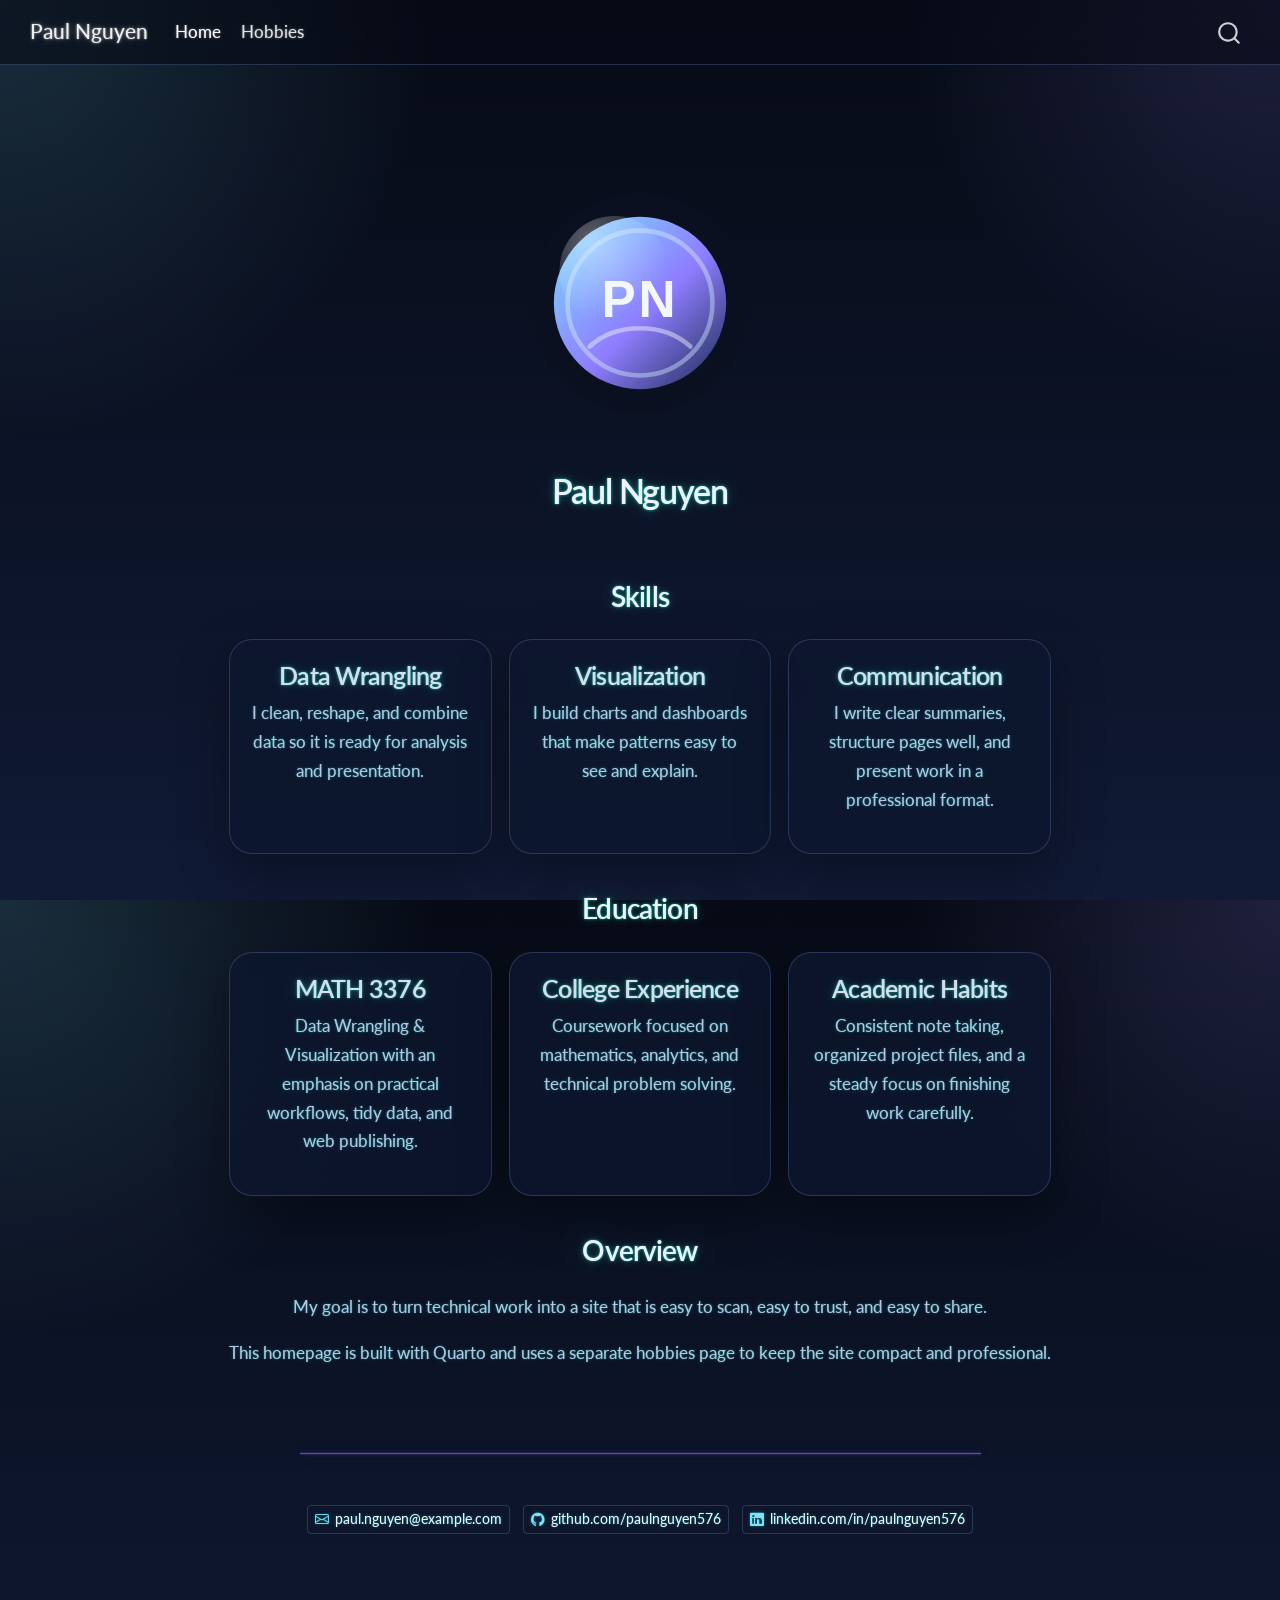
==== docs/index.html @ 5d2afad6 "not sure what happened but ok" ====
<!DOCTYPE html>
<html xmlns="http://www.w3.org/1999/xhtml" lang="en" xml:lang="en"><head>

<meta charset="utf-8">
<meta name="generator" content="quarto-1.9.37">

<meta name="viewport" content="width=device-width, initial-scale=1.0, user-scalable=yes">


<title>Paul Nguyen</title>
<style>
/* Default styles provided by pandoc.
** See https://pandoc.org/MANUAL.html#variables-for-html for config info.
*/
code{white-space: pre-wrap;}
span.smallcaps{font-variant: small-caps;}
div.columns{display: flex; gap: min(4vw, 1.5em);}
div.column{flex: auto; overflow-x: auto;}
div.hanging-indent{margin-left: 1.5em; text-indent: -1.5em;}
ul.task-list{list-style: none;}
ul.task-list li input[type="checkbox"] {
  width: 0.8em;
  margin: 0 0.8em 0.2em -1em; /* quarto-specific, see https://github.com/quarto-dev/quarto-cli/issues/4556 */ 
  vertical-align: middle;
}
</style>


<script src="site_libs/quarto-nav/quarto-nav.js"></script>
<script src="site_libs/quarto-nav/headroom.min.js"></script>
<script src="site_libs/clipboard/clipboard.min.js"></script>
<script src="site_libs/quarto-search/autocomplete.umd.js"></script>
<script src="site_libs/quarto-search/fuse.min.js"></script>
<script src="site_libs/quarto-search/quarto-search.js"></script>
<meta name="quarto:offset" content="./">
<script src="site_libs/quarto-html/quarto.js" type="module"></script>
<script src="site_libs/quarto-html/tabsets/tabsets.js" type="module"></script>
<script src="site_libs/quarto-html/popper.min.js"></script>
<script src="site_libs/quarto-html/tippy.umd.min.js"></script>
<link href="site_libs/quarto-html/tippy.css" rel="stylesheet">
<link href="site_libs/quarto-html/quarto-syntax-highlighting-dark-d0ae9245876894da5ac7e18953ecc5cc.css" rel="stylesheet" id="quarto-text-highlighting-styles">
<script src="site_libs/bootstrap/bootstrap.min.js"></script>
<link href="site_libs/bootstrap/bootstrap-icons.css" rel="stylesheet">
<link href="site_libs/bootstrap/bootstrap-2fee8176d83b8b83b3f52c1bb3497846.min.css" rel="stylesheet" append-hash="true" id="quarto-bootstrap" data-mode="dark">
<script id="quarto-search-options" type="application/json">{
  "location": "navbar",
  "copy-button": false,
  "collapse-after": 3,
  "panel-placement": "end",
  "type": "overlay",
  "limit": 50,
  "keyboard-shortcut": [
    "f",
    "/",
    "s"
  ],
  "show-item-context": false,
  "language": {
    "search-no-results-text": "No results",
    "search-matching-documents-text": "matching documents",
    "search-copy-link-title": "Copy link to search",
    "search-hide-matches-text": "Hide additional matches",
    "search-more-match-text": "more match in this document",
    "search-more-matches-text": "more matches in this document",
    "search-clear-button-title": "Clear",
    "search-text-placeholder": "",
    "search-detached-cancel-button-title": "Cancel",
    "search-submit-button-title": "Submit",
    "search-label": "Search"
  }
}</script>


<link rel="stylesheet" href="styles.css">
</head>

<body class="nav-fixed quarto-light">

<div id="quarto-search-results"></div>
  <header id="quarto-header" class="headroom fixed-top">
    <nav class="navbar navbar-expand-lg " data-bs-theme="dark">
      <div class="navbar-container container-fluid">
      <div class="navbar-brand-container mx-auto">
    <a class="navbar-brand" href="./index.html">
    <span class="navbar-title">Paul Nguyen</span>
    </a>
  </div>
            <div id="quarto-search" class="" title="Search"></div>
          <button class="navbar-toggler" type="button" data-bs-toggle="collapse" data-bs-target="#navbarCollapse" aria-controls="navbarCollapse" role="menu" aria-expanded="false" aria-label="Toggle navigation" onclick="if (window.quartoToggleHeadroom) { window.quartoToggleHeadroom(); }">
  <span class="navbar-toggler-icon"></span>
</button>
          <div class="collapse navbar-collapse" id="navbarCollapse">
            <ul class="navbar-nav navbar-nav-scroll me-auto">
  <li class="nav-item">
    <a class="nav-link active" href="./index.html" aria-current="page"> 
<span class="menu-text">Home</span></a>
  </li>  
  <li class="nav-item">
    <a class="nav-link" href="./hobbies.html"> 
<span class="menu-text">Hobbies</span></a>
  </li>  
</ul>
          </div> <!-- /navcollapse -->
            <div class="quarto-navbar-tools">
</div>
      </div> <!-- /container-fluid -->
    </nav>
</header>
<!-- content -->
<div id="quarto-content" class="quarto-container page-columns page-rows-contents page-layout-full page-navbar">
<!-- sidebar -->
<!-- margin-sidebar -->
    
<!-- main -->
<div class="quarto-about-jolla column-page">
  <img src="assets/avatar.svg" alt="Abstract profile illustration with the initials PN" class="about-image
  round " style="height: 220px; width: 220px;">
 <header id="title-block-header" class="quarto-title-block default">
<div class="quarto-title">
<h1 class="title">Paul Nguyen</h1>
</div>
<div class="quarto-title-meta column-page">
  </div>
</header><main class="content column-page" id="quarto-document-content">
<section id="skills" class="level2">
<h2 data-anchor-id="skills">Skills</h2>
<div class="card-grid skills-grid">
<section id="data-wrangling" class="level3 info-card">
<h3 data-anchor-id="data-wrangling">Data Wrangling</h3>
<p>I clean, reshape, and combine data so it is ready for analysis and presentation.</p>
</section>
<section id="visualization" class="level3 info-card">
<h3 data-anchor-id="visualization">Visualization</h3>
<p>I build charts and dashboards that make patterns easy to see and explain.</p>
</section>
<section id="communication" class="level3 info-card">
<h3 data-anchor-id="communication">Communication</h3>
<p>I write clear summaries, structure pages well, and present work in a professional format.</p>
</section>
</div>
</section>
<section id="education" class="level2">
<h2 data-anchor-id="education">Education</h2>
<div class="card-grid education-grid">
<section id="math-3376" class="level3 info-card">
<h3 data-anchor-id="math-3376">MATH 3376</h3>
<p>Data Wrangling &amp; Visualization with an emphasis on practical workflows, tidy data, and web publishing.</p>
</section>
<section id="college-experience" class="level3 info-card">
<h3 data-anchor-id="college-experience">College Experience</h3>
<p>Coursework focused on mathematics, analytics, and technical problem solving.</p>
</section>
<section id="academic-habits" class="level3 info-card">
<h3 data-anchor-id="academic-habits">Academic Habits</h3>
<p>Consistent note taking, organized project files, and a steady focus on finishing work carefully.</p>
</section>
</div>
</section>
<section id="overview" class="level2">
<h2 data-anchor-id="overview">Overview</h2>
<p>My goal is to turn technical work into a site that is easy to scan, easy to trust, and easy to share.</p>
<p>This homepage is built with Quarto and uses a separate hobbies page to keep the site compact and professional.</p>


</section>
</main> 
  <hr class="about-sep">
   <div class="about-links">
  <a href="mailto:paul.nguyen@example.com" class="about-link" rel="" target="">
    <i class="bi bi-envelope"></i>
     <span class="about-link-text">paul.nguyen@example.com</span>
  </a>
  <a href="https://github.com/paulnguyen576" class="about-link" rel="" target="">
    <i class="bi bi-github"></i>
     <span class="about-link-text">github.com/paulnguyen576</span>
  </a>
  <a href="https://www.linkedin.com" class="about-link" rel="" target="">
    <i class="bi bi-linkedin"></i>
     <span class="about-link-text">linkedin.com/in/paulnguyen576</span>
  </a>
</div>
</div>
 <!-- /main -->
<script id="quarto-html-after-body" type="application/javascript">
  window.document.addEventListener("DOMContentLoaded", function (event) {
    const isCodeAnnotation = (el) => {
      for (const clz of el.classList) {
        if (clz.startsWith('code-annotation-')) {                     
          return true;
        }
      }
      return false;
    }
    const onCopySuccess = function(e) {
      // button target
      const button = e.trigger;
      // don't keep focus
      button.blur();
      // flash "checked"
      button.classList.add('code-copy-button-checked');
      var currentTitle = button.getAttribute("title");
      button.setAttribute("title", "Copied!");
      let tooltip;
      if (window.bootstrap) {
        button.setAttribute("data-bs-toggle", "tooltip");
        button.setAttribute("data-bs-placement", "left");
        button.setAttribute("data-bs-title", "Copied!");
        tooltip = new bootstrap.Tooltip(button, 
          { trigger: "manual", 
            customClass: "code-copy-button-tooltip",
            offset: [0, -8]});
        tooltip.show();    
      }
      setTimeout(function() {
        if (tooltip) {
          tooltip.hide();
          button.removeAttribute("data-bs-title");
          button.removeAttribute("data-bs-toggle");
          button.removeAttribute("data-bs-placement");
        }
        button.setAttribute("title", currentTitle);
        button.classList.remove('code-copy-button-checked');
      }, 1000);
      // clear code selection
      e.clearSelection();
    }
    const getTextToCopy = function(trigger) {
      const outerScaffold = trigger.parentElement.cloneNode(true);
      const codeEl = outerScaffold.querySelector('code');
      for (const childEl of codeEl.children) {
        if (isCodeAnnotation(childEl)) {
          childEl.remove();
        }
      }
      return codeEl.innerText;
    }
    const clipboard = new window.ClipboardJS('.code-copy-button:not([data-in-quarto-modal])', {
      text: getTextToCopy
    });
    clipboard.on('success', onCopySuccess);
    if (window.document.getElementById('quarto-embedded-source-code-modal')) {
      const clipboardModal = new window.ClipboardJS('.code-copy-button[data-in-quarto-modal]', {
        text: getTextToCopy,
        container: window.document.getElementById('quarto-embedded-source-code-modal')
      });
      clipboardModal.on('success', onCopySuccess);
    }
      var localhostRegex = new RegExp(/^(?:http|https):\/\/localhost\:?[0-9]*\//);
      var mailtoRegex = new RegExp(/^mailto:/);
        var filterRegex = new RegExp('/' + window.location.host + '/');
      var isInternal = (href) => {
          return filterRegex.test(href) || localhostRegex.test(href) || mailtoRegex.test(href);
      }
      // Inspect non-navigation links and adorn them if external
     var links = window.document.querySelectorAll('a[href]:not(.nav-link):not(.navbar-brand):not(.toc-action):not(.sidebar-link):not(.sidebar-item-toggle):not(.pagination-link):not(.no-external):not([aria-hidden]):not(.dropdown-item):not(.quarto-navigation-tool):not(.about-link)');
      for (var i=0; i<links.length; i++) {
        const link = links[i];
        if (!isInternal(link.href)) {
          // undo the damage that might have been done by quarto-nav.js in the case of
          // links that we want to consider external
          if (link.dataset.originalHref !== undefined) {
            link.href = link.dataset.originalHref;
          }
        }
      }
    function tippyHover(el, contentFn, onTriggerFn, onUntriggerFn) {
      const config = {
        allowHTML: true,
        maxWidth: 500,
        delay: 100,
        arrow: false,
        appendTo: function(el) {
            return el.parentElement;
        },
        interactive: true,
        interactiveBorder: 10,
        theme: 'quarto',
        placement: 'bottom-start',
      };
      if (contentFn) {
        config.content = contentFn;
      }
      if (onTriggerFn) {
        config.onTrigger = onTriggerFn;
      }
      if (onUntriggerFn) {
        config.onUntrigger = onUntriggerFn;
      }
      window.tippy(el, config); 
    }
    const noterefs = window.document.querySelectorAll('a[role="doc-noteref"]');
    for (var i=0; i<noterefs.length; i++) {
      const ref = noterefs[i];
      tippyHover(ref, function() {
        // use id or data attribute instead here
        let href = ref.getAttribute('data-footnote-href') || ref.getAttribute('href');
        try { href = new URL(href).hash; } catch {}
        const id = href.replace(/^#\/?/, "");
        const note = window.document.getElementById(id);
        if (note) {
          return note.innerHTML;
        } else {
          return "";
        }
      });
    }
    const xrefs = window.document.querySelectorAll('a.quarto-xref');
    const processXRef = (id, note) => {
      // Strip column container classes
      const stripColumnClz = (el) => {
        el.classList.remove("page-full", "page-columns");
        if (el.children) {
          for (const child of el.children) {
            stripColumnClz(child);
          }
        }
      }
      stripColumnClz(note)
      if (id === null || id.startsWith('sec-')) {
        // Special case sections, only their first couple elements
        const container = document.createElement("div");
        if (note.children && note.children.length > 2) {
          container.appendChild(note.children[0].cloneNode(true));
          for (let i = 1; i < note.children.length; i++) {
            const child = note.children[i];
            if (child.tagName === "P" && child.innerText === "") {
              continue;
            } else {
              container.appendChild(child.cloneNode(true));
              break;
            }
          }
          if (window.Quarto?.typesetMath) {
            window.Quarto.typesetMath(container);
          }
          return container.innerHTML
        } else {
          if (window.Quarto?.typesetMath) {
            window.Quarto.typesetMath(note);
          }
          return note.innerHTML;
        }
      } else {
        // Remove any anchor links if they are present
        const anchorLink = note.querySelector('a.anchorjs-link');
        if (anchorLink) {
          anchorLink.remove();
        }
        if (window.Quarto?.typesetMath) {
          window.Quarto.typesetMath(note);
        }
        if (note.classList.contains("callout")) {
          return note.outerHTML;
        } else {
          return note.innerHTML;
        }
      }
    }
    for (var i=0; i<xrefs.length; i++) {
      const xref = xrefs[i];
      tippyHover(xref, undefined, function(instance) {
        instance.disable();
        let url = xref.getAttribute('href');
        let hash = undefined; 
        if (url.startsWith('#')) {
          hash = url;
        } else {
          try { hash = new URL(url).hash; } catch {}
        }
        if (hash) {
          const id = hash.replace(/^#\/?/, "");
          const note = window.document.getElementById(id);
          if (note !== null) {
            try {
              const html = processXRef(id, note.cloneNode(true));
              instance.setContent(html);
            } finally {
              instance.enable();
              instance.show();
            }
          } else {
            // See if we can fetch this
            fetch(url.split('#')[0])
            .then(res => res.text())
            .then(html => {
              const parser = new DOMParser();
              const htmlDoc = parser.parseFromString(html, "text/html");
              const note = htmlDoc.getElementById(id);
              if (note !== null) {
                const html = processXRef(id, note);
                instance.setContent(html);
              } 
            }).finally(() => {
              instance.enable();
              instance.show();
            });
          }
        } else {
          // See if we can fetch a full url (with no hash to target)
          // This is a special case and we should probably do some content thinning / targeting
          fetch(url)
          .then(res => res.text())
          .then(html => {
            const parser = new DOMParser();
            const htmlDoc = parser.parseFromString(html, "text/html");
            const note = htmlDoc.querySelector('main.content');
            if (note !== null) {
              // This should only happen for chapter cross references
              // (since there is no id in the URL)
              // remove the first header
              if (note.children.length > 0 && note.children[0].tagName === "HEADER") {
                note.children[0].remove();
              }
              const html = processXRef(null, note);
              instance.setContent(html);
            } 
          }).finally(() => {
            instance.enable();
            instance.show();
          });
        }
      }, function(instance) {
      });
    }
        let selectedAnnoteEl;
        const selectorForAnnotation = ( cell, annotation) => {
          let cellAttr = 'data-code-cell="' + cell + '"';
          let lineAttr = 'data-code-annotation="' +  annotation + '"';
          const selector = 'span[' + cellAttr + '][' + lineAttr + ']';
          return selector;
        }
        const selectCodeLines = (annoteEl) => {
          const doc = window.document;
          const targetCell = annoteEl.getAttribute("data-target-cell");
          const targetAnnotation = annoteEl.getAttribute("data-target-annotation");
          const annoteSpan = window.document.querySelector(selectorForAnnotation(targetCell, targetAnnotation));
          const lines = annoteSpan.getAttribute("data-code-lines").split(",");
          const lineIds = lines.map((line) => {
            return targetCell + "-" + line;
          })
          let top = null;
          let height = null;
          let parent = null;
          if (lineIds.length > 0) {
              //compute the position of the single el (top and bottom and make a div)
              const el = window.document.getElementById(lineIds[0]);
              top = el.offsetTop;
              height = el.offsetHeight;
              parent = el.parentElement.parentElement;
            if (lineIds.length > 1) {
              const lastEl = window.document.getElementById(lineIds[lineIds.length - 1]);
              const bottom = lastEl.offsetTop + lastEl.offsetHeight;
              height = bottom - top;
            }
            if (top !== null && height !== null && parent !== null) {
              // cook up a div (if necessary) and position it 
              let div = window.document.getElementById("code-annotation-line-highlight");
              if (div === null) {
                div = window.document.createElement("div");
                div.setAttribute("id", "code-annotation-line-highlight");
                div.style.position = 'absolute';
                parent.appendChild(div);
              }
              div.style.top = top - 2 + "px";
              div.style.height = height + 4 + "px";
              div.style.left = 0;
              let gutterDiv = window.document.getElementById("code-annotation-line-highlight-gutter");
              if (gutterDiv === null) {
                gutterDiv = window.document.createElement("div");
                gutterDiv.setAttribute("id", "code-annotation-line-highlight-gutter");
                gutterDiv.style.position = 'absolute';
                const codeCell = window.document.getElementById(targetCell);
                const gutter = codeCell.querySelector('.code-annotation-gutter');
                gutter.appendChild(gutterDiv);
              }
              gutterDiv.style.top = top - 2 + "px";
              gutterDiv.style.height = height + 4 + "px";
            }
            selectedAnnoteEl = annoteEl;
          }
        };
        const unselectCodeLines = () => {
          const elementsIds = ["code-annotation-line-highlight", "code-annotation-line-highlight-gutter"];
          elementsIds.forEach((elId) => {
            const div = window.document.getElementById(elId);
            if (div) {
              div.remove();
            }
          });
          selectedAnnoteEl = undefined;
        };
          // Handle positioning of the toggle
      window.addEventListener(
        "resize",
        throttle(() => {
          elRect = undefined;
          if (selectedAnnoteEl) {
            selectCodeLines(selectedAnnoteEl);
          }
        }, 10)
      );
      function throttle(fn, ms) {
      let throttle = false;
      let timer;
        return (...args) => {
          if(!throttle) { // first call gets through
              fn.apply(this, args);
              throttle = true;
          } else { // all the others get throttled
              if(timer) clearTimeout(timer); // cancel #2
              timer = setTimeout(() => {
                fn.apply(this, args);
                timer = throttle = false;
              }, ms);
          }
        };
      }
        // Attach click handler to the DT
        const annoteDls = window.document.querySelectorAll('dt[data-target-cell]');
        for (const annoteDlNode of annoteDls) {
          annoteDlNode.addEventListener('click', (event) => {
            const clickedEl = event.target;
            if (clickedEl !== selectedAnnoteEl) {
              unselectCodeLines();
              const activeEl = window.document.querySelector('dt[data-target-cell].code-annotation-active');
              if (activeEl) {
                activeEl.classList.remove('code-annotation-active');
              }
              selectCodeLines(clickedEl);
              clickedEl.classList.add('code-annotation-active');
            } else {
              // Unselect the line
              unselectCodeLines();
              clickedEl.classList.remove('code-annotation-active');
            }
          });
        }
    const findCites = (el) => {
      const parentEl = el.parentElement;
      if (parentEl) {
        const cites = parentEl.dataset.cites;
        if (cites) {
          return {
            el,
            cites: cites.split(' ')
          };
        } else {
          return findCites(el.parentElement)
        }
      } else {
        return undefined;
      }
    };
    var bibliorefs = window.document.querySelectorAll('a[role="doc-biblioref"]');
    for (var i=0; i<bibliorefs.length; i++) {
      const ref = bibliorefs[i];
      const citeInfo = findCites(ref);
      if (citeInfo) {
        tippyHover(citeInfo.el, function() {
          var popup = window.document.createElement('div');
          citeInfo.cites.forEach(function(cite) {
            var citeDiv = window.document.createElement('div');
            citeDiv.classList.add('hanging-indent');
            citeDiv.classList.add('csl-entry');
            var biblioDiv = window.document.getElementById('ref-' + cite);
            if (biblioDiv) {
              citeDiv.innerHTML = biblioDiv.innerHTML;
            }
            popup.appendChild(citeDiv);
          });
          return popup.innerHTML;
        });
      }
    }
  });
  </script>
</div> <!-- /content -->




</body></html>
---- docs/site_libs/quarto-html/tippy.css ----
.tippy-box[data-animation=fade][data-state=hidden]{opacity:0}[data-tippy-root]{max-width:calc(100vw - 10px)}.tippy-box{position:relative;background-color:#333;color:#fff;border-radius:4px;font-size:14px;line-height:1.4;white-space:normal;outline:0;transition-property:transform,visibility,opacity}.tippy-box[data-placement^=top]>.tippy-arrow{bottom:0}.tippy-box[data-placement^=top]>.tippy-arrow:before{bottom:-7px;left:0;border-width:8px 8px 0;border-top-color:initial;transform-origin:center top}.tippy-box[data-placement^=bottom]>.tippy-arrow{top:0}.tippy-box[data-placement^=bottom]>.tippy-arrow:before{top:-7px;left:0;border-width:0 8px 8px;border-bottom-color:initial;transform-origin:center bottom}.tippy-box[data-placement^=left]>.tippy-arrow{right:0}.tippy-box[data-placement^=left]>.tippy-arrow:before{border-width:8px 0 8px 8px;border-left-color:initial;right:-7px;transform-origin:center left}.tippy-box[data-placement^=right]>.tippy-arrow{left:0}.tippy-box[data-placement^=right]>.tippy-arrow:before{left:-7px;border-width:8px 8px 8px 0;border-right-color:initial;transform-origin:center right}.tippy-box[data-inertia][data-state=visible]{transition-timing-function:cubic-bezier(.54,1.5,.38,1.11)}.tippy-arrow{width:16px;height:16px;color:#333}.tippy-arrow:before{content:"";position:absolute;border-color:transparent;border-style:solid}.tippy-content{position:relative;padding:5px 9px;z-index:1}
---- docs/site_libs/quarto-html/quarto-syntax-highlighting-dark-d0ae9245876894da5ac7e18953ecc5cc.css ----
/* quarto syntax highlight colors */
:root {
  --quarto-hl-al-color: #f07178;
  --quarto-hl-an-color: #d4d0ab;
  --quarto-hl-at-color: #00e0e0;
  --quarto-hl-bn-color: #d4d0ab;
  --quarto-hl-bu-color: #abe338;
  --quarto-hl-ch-color: #abe338;
  --quarto-hl-co-color: #f8f8f2;
  --quarto-hl-cv-color: #ffd700;
  --quarto-hl-cn-color: #ffd700;
  --quarto-hl-cf-color: #ffa07a;
  --quarto-hl-dt-color: #ffa07a;
  --quarto-hl-dv-color: #d4d0ab;
  --quarto-hl-do-color: #f8f8f2;
  --quarto-hl-er-color: #f07178;
  --quarto-hl-ex-color: #00e0e0;
  --quarto-hl-fl-color: #d4d0ab;
  --quarto-hl-fu-color: #ffa07a;
  --quarto-hl-im-color: #abe338;
  --quarto-hl-in-color: #d4d0ab;
  --quarto-hl-kw-color: #ffa07a;
  --quarto-hl-op-color: #ffa07a;
  --quarto-hl-ot-color: #00e0e0;
  --quarto-hl-pp-color: #dcc6e0;
  --quarto-hl-re-color: #00e0e0;
  --quarto-hl-sc-color: #abe338;
  --quarto-hl-ss-color: #abe338;
  --quarto-hl-st-color: #abe338;
  --quarto-hl-va-color: #00e0e0;
  --quarto-hl-vs-color: #abe338;
  --quarto-hl-wa-color: #dcc6e0;
}

/* other quarto variables */
:root {
  --quarto-font-monospace: SFMono-Regular, Menlo, Monaco, Consolas, "Liberation Mono", "Courier New", monospace;
}

/* syntax highlight based on Pandoc's rules */
pre > code.sourceCode > span {
  color: #f8f8f2;
}

code.sourceCode > span {
  color: #f8f8f2;
}

div.sourceCode,
div.sourceCode pre.sourceCode {
  color: #f8f8f2;
}

/* Normal */
code span {
  color: #f8f8f2;
}

/* Alert */
code span.al {
  color: #f07178;
}

/* Annotation */
code span.an {
  color: #d4d0ab;
}

/* Attribute */
code span.at {
  color: #00e0e0;
}

/* BaseN */
code span.bn {
  color: #d4d0ab;
}

/* BuiltIn */
code span.bu {
  color: #abe338;
}

/* ControlFlow */
code span.cf {
  font-weight: bold;
  color: #ffa07a;
}

/* Char */
code span.ch {
  color: #abe338;
}

/* Constant */
code span.cn {
  color: #ffd700;
}

/* Comment */
code span.co {
  font-style: italic;
  color: #f8f8f2;
}

/* CommentVar */
code span.cv {
  color: #ffd700;
}

/* Documentation */
code span.do {
  color: #f8f8f2;
}

/* DataType */
code span.dt {
  color: #ffa07a;
}

/* DecVal */
code span.dv {
  color: #d4d0ab;
}

/* Error */
code span.er {
  color: #f07178;
  text-decoration: underline;
}

/* Extension */
code span.ex {
  font-weight: bold;
  color: #00e0e0;
}

/* Float */
code span.fl {
  color: #d4d0ab;
}

/* Function */
code span.fu {
  color: #ffa07a;
}

/* Import */
code span.im {
  color: #abe338;
}

/* Information */
code span.in {
  color: #d4d0ab;
}

/* Keyword */
code span.kw {
  font-weight: bold;
  color: #ffa07a;
}

/* Operator */
code span.op {
  color: #ffa07a;
}

/* Other */
code span.ot {
  color: #00e0e0;
}

/* Preprocessor */
code span.pp {
  color: #dcc6e0;
}

/* RegionMarker */
code span.re {
  background-color: #f8f8f2;
  color: #00e0e0;
}

/* SpecialChar */
code span.sc {
  color: #abe338;
}

/* SpecialString */
code span.ss {
  color: #abe338;
}

/* String */
code span.st {
  color: #abe338;
}

/* Variable */
code span.va {
  color: #00e0e0;
}

/* VerbatimString */
code span.vs {
  color: #abe338;
}

/* Warning */
code span.wa {
  color: #dcc6e0;
}

.prevent-inlining {
  content: "</";
}

/*# sourceMappingURL=e2dac9153eaf3c552d5043f9565d03d7.css.map */
---- docs/styles.css ----
:root {
  --site-bg: #070b16;
  --site-bg-2: #101a35;
  --site-surface: rgba(13, 22, 46, 0.82);
  --site-surface-strong: rgba(18, 30, 59, 0.96);
  --site-border: rgba(142, 181, 255, 0.22);
  --site-text: #eef3ff;
  --site-muted: #b7c4e4;
  --site-accent: #7ae1ff;
  --site-accent-2: #9b8cff;
  --site-shadow: 0 18px 50px rgba(0, 0, 0, 0.34);
}

body {
  background:
    radial-gradient(circle at top left, rgba(122, 225, 255, 0.16), transparent 28%),
    radial-gradient(circle at top right, rgba(155, 140, 255, 0.16), transparent 24%),
    linear-gradient(180deg, var(--site-bg) 0%, var(--site-bg-2) 100%);
  color: var(--site-text);
}

.navbar, .quarto-title-banner {
  backdrop-filter: blur(14px);
  background: rgba(7, 11, 22, 0.6) !important;
  border-bottom: 1px solid var(--site-border);
}

.quarto-about-jolla {
  gap: 2rem;
}

.quarto-about-jolla .about-entity {
  border: 1px solid var(--site-border);
  border-radius: 1.5rem;
  background: var(--site-surface);
  box-shadow: var(--site-shadow);
  padding: 1.75rem;
}

.quarto-about-jolla .about-image img,
.quarto-about-jolla .about-image svg {
  filter: drop-shadow(0 12px 30px rgba(0, 0, 0, 0.35));
}

.quarto-about-jolla .about-links a {
  color: var(--site-text);
  border-color: var(--site-border);
}

.quarto-about-jolla .about-links a:hover {
  border-color: var(--site-accent);
  color: var(--site-accent);
}

.quarto-about-jolla .about-links .bi {
  color: var(--site-accent);
}

main.content {
  max-width: 1180px;
}

h1, h2, h3 {
  letter-spacing: -0.03em;
}

h2 {
  margin-top: 2.25rem;
  margin-bottom: 1rem;
}

.eyebrow {
  text-transform: uppercase;
  letter-spacing: 0.22em;
  font-size: 0.75rem;
  color: var(--site-accent);
  margin-bottom: 0.75rem;
}

.card-grid,
.hobby-stack {
  display: grid;
  grid-template-columns: repeat(auto-fit, minmax(220px, 1fr));
  gap: 1rem;
}

.info-card,
.hobby-card,
.media-panel {
  border: 1px solid var(--site-border);
  border-radius: 1.35rem;
  background: var(--site-surface);
  box-shadow: var(--site-shadow);
}

.info-card,
.hobby-card {
  padding: 1.25rem 1.3rem;
}

.info-card h3,
.hobby-card h3,
.media-copy h3 {
  margin-top: 0;
}

.media-panel {
  margin-top: 1.5rem;
  padding: 1.25rem;
  display: grid;
  grid-template-columns: minmax(180px, 280px) 1fr;
  gap: 1.5rem;
  align-items: center;
}

.media-panel img {
  width: 100%;
  max-width: 280px;
  margin: 0 auto;
  display: block;
}

.media-copy {
  color: var(--site-muted);
}

.media-copy h3 {
  color: var(--site-text);
}

.card-grid .info-card,
.hobby-card,
.media-panel,
.quarto-about-jolla .about-entity {
  transition: transform 180ms ease, border-color 180ms ease, background 180ms ease;
}

.card-grid .info-card:hover,
.hobby-card:hover,
.media-panel:hover,
.quarto-about-jolla .about-entity:hover {
  transform: translateY(-3px);
  border-color: rgba(122, 225, 255, 0.5);
}

p, li {
  color: var(--site-muted);
  line-height: 1.7;
}

@media (max-width: 720px) {
  .media-panel {
    grid-template-columns: 1fr;
    text-align: left;
  }

  .quarto-about-jolla .about-entity {
    padding: 1.25rem;
  }
}
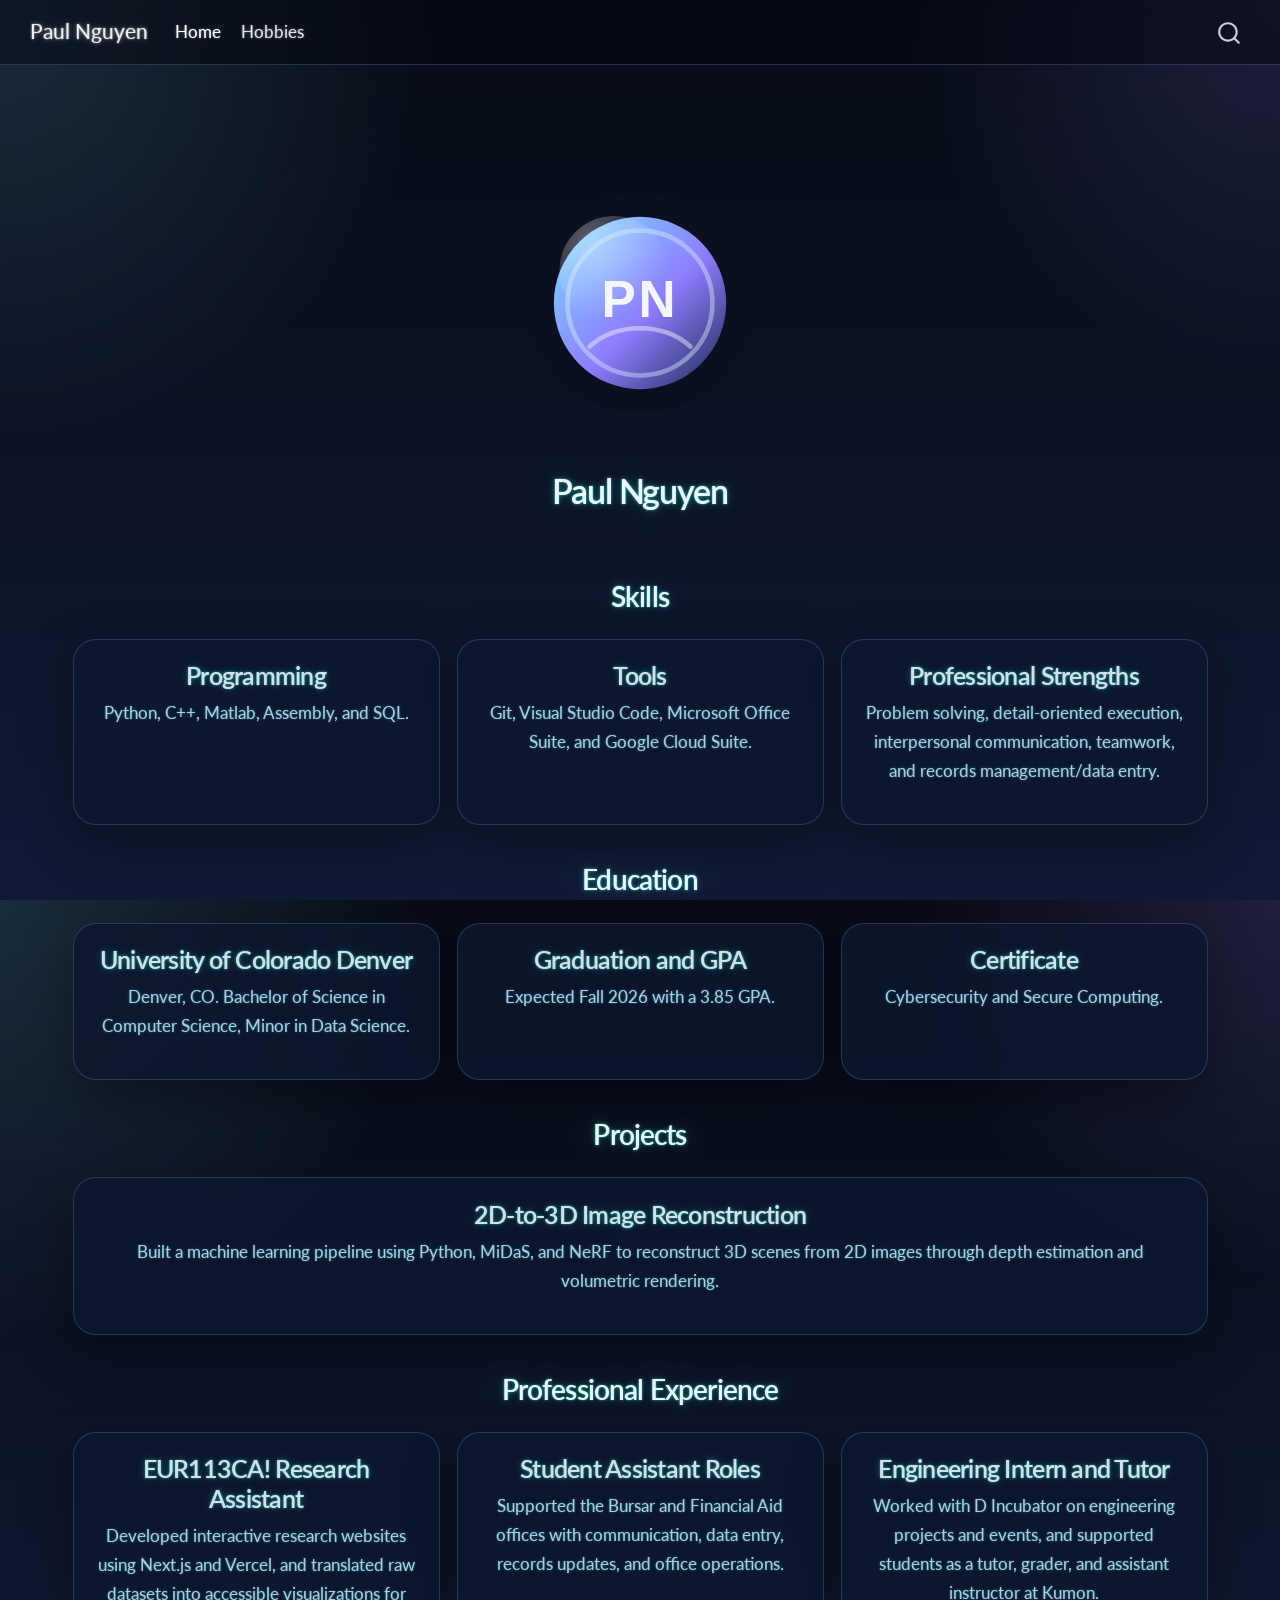
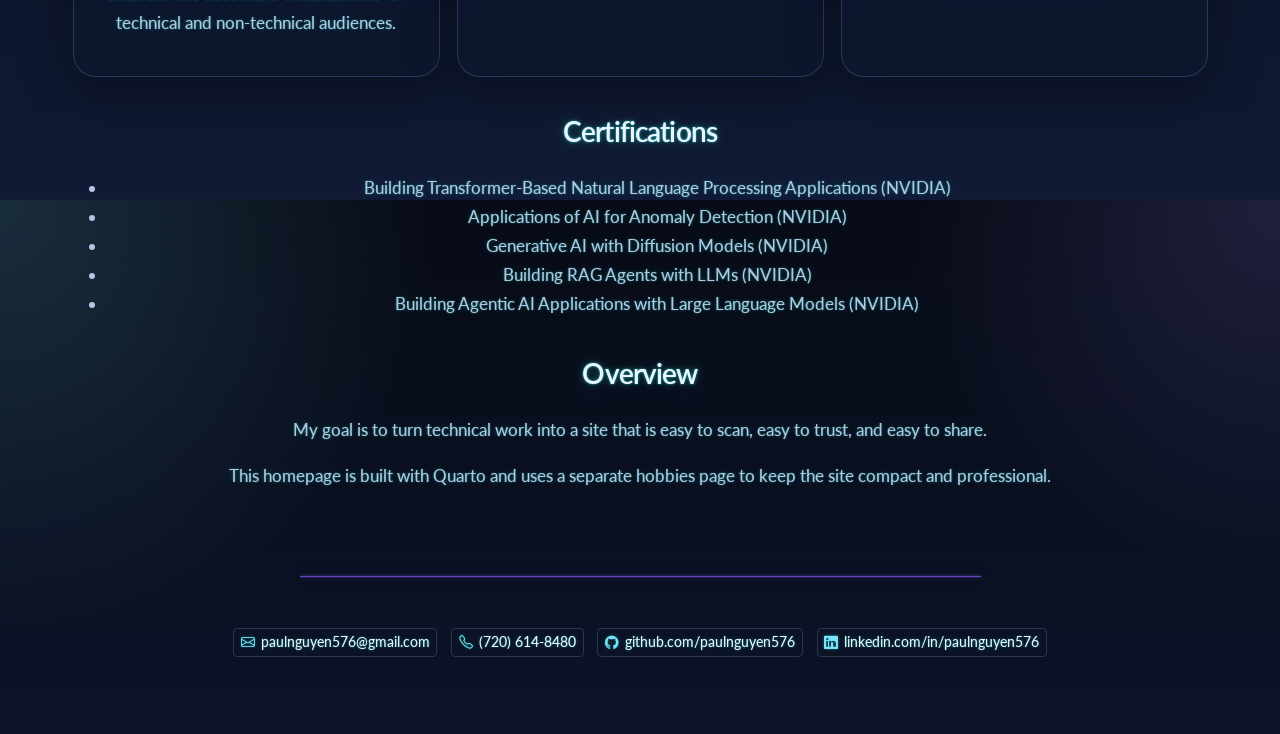
==== commit 3bab23e4: "update info" ====
--- a/docs/index.html
+++ b/docs/index.html
@@ -125,36 +125,70 @@
 <section id="skills" class="level2">
 <h2 data-anchor-id="skills">Skills</h2>
 <div class="card-grid skills-grid">
-<section id="data-wrangling" class="level3 info-card">
-<h3 data-anchor-id="data-wrangling">Data Wrangling</h3>
-<p>I clean, reshape, and combine data so it is ready for analysis and presentation.</p>
-</section>
-<section id="visualization" class="level3 info-card">
-<h3 data-anchor-id="visualization">Visualization</h3>
-<p>I build charts and dashboards that make patterns easy to see and explain.</p>
-</section>
-<section id="communication" class="level3 info-card">
-<h3 data-anchor-id="communication">Communication</h3>
-<p>I write clear summaries, structure pages well, and present work in a professional format.</p>
+<section id="programming" class="level3 info-card">
+<h3 data-anchor-id="programming">Programming</h3>
+<p>Python, C++, Matlab, Assembly, and SQL.</p>
+</section>
+<section id="tools" class="level3 info-card">
+<h3 data-anchor-id="tools">Tools</h3>
+<p>Git, Visual Studio Code, Microsoft Office Suite, and Google Cloud Suite.</p>
+</section>
+<section id="professional-strengths" class="level3 info-card">
+<h3 data-anchor-id="professional-strengths">Professional Strengths</h3>
+<p>Problem solving, detail-oriented execution, interpersonal communication, teamwork, and records management/data entry.</p>
 </section>
 </div>
 </section>
 <section id="education" class="level2">
 <h2 data-anchor-id="education">Education</h2>
 <div class="card-grid education-grid">
-<section id="math-3376" class="level3 info-card">
-<h3 data-anchor-id="math-3376">MATH 3376</h3>
-<p>Data Wrangling &amp; Visualization with an emphasis on practical workflows, tidy data, and web publishing.</p>
-</section>
-<section id="college-experience" class="level3 info-card">
-<h3 data-anchor-id="college-experience">College Experience</h3>
-<p>Coursework focused on mathematics, analytics, and technical problem solving.</p>
-</section>
-<section id="academic-habits" class="level3 info-card">
-<h3 data-anchor-id="academic-habits">Academic Habits</h3>
-<p>Consistent note taking, organized project files, and a steady focus on finishing work carefully.</p>
+<section id="university-of-colorado-denver" class="level3 info-card">
+<h3 data-anchor-id="university-of-colorado-denver">University of Colorado Denver</h3>
+<p>Denver, CO. Bachelor of Science in Computer Science, Minor in Data Science.</p>
+</section>
+<section id="graduation-and-gpa" class="level3 info-card">
+<h3 data-anchor-id="graduation-and-gpa">Graduation and GPA</h3>
+<p>Expected Fall 2026 with a 3.85 GPA.</p>
+</section>
+<section id="certificate" class="level3 info-card">
+<h3 data-anchor-id="certificate">Certificate</h3>
+<p>Cybersecurity and Secure Computing.</p>
 </section>
 </div>
+</section>
+<section id="projects" class="level2">
+<h2 data-anchor-id="projects">Projects</h2>
+<section id="d-to-3d-image-reconstruction" class="level3 info-card">
+<h3 data-anchor-id="d-to-3d-image-reconstruction">2D-to-3D Image Reconstruction</h3>
+<p>Built a machine learning pipeline using Python, MiDaS, and NeRF to reconstruct 3D scenes from 2D images through depth estimation and volumetric rendering.</p>
+</section>
+</section>
+<section id="professional-experience" class="level2">
+<h2 data-anchor-id="professional-experience">Professional Experience</h2>
+<div class="card-grid">
+<section id="eur113ca-research-assistant" class="level3 info-card">
+<h3 data-anchor-id="eur113ca-research-assistant">EUR113CA! Research Assistant</h3>
+<p>Developed interactive research websites using Next.js and Vercel, and translated raw datasets into accessible visualizations for technical and non-technical audiences.</p>
+</section>
+<section id="student-assistant-roles" class="level3 info-card">
+<h3 data-anchor-id="student-assistant-roles">Student Assistant Roles</h3>
+<p>Supported the Bursar and Financial Aid offices with communication, data entry, records updates, and office operations.</p>
+</section>
+<section id="engineering-intern-and-tutor" class="level3 info-card">
+<h3 data-anchor-id="engineering-intern-and-tutor">Engineering Intern and Tutor</h3>
+<p>Worked with D Incubator on engineering projects and events, and supported students as a tutor, grader, and assistant instructor at Kumon.</p>
+</section>
+</div>
+</section>
+<section id="certifications" class="level2">
+<h2 data-anchor-id="certifications">Certifications</h2>
+<ul>
+<li>Building Transformer-Based Natural Language Processing Applications (NVIDIA)</li>
+<li>Applications of AI for Anomaly Detection (NVIDIA)</li>
+<li>Generative AI with Diffusion Models (NVIDIA)</li>
+<li>Building RAG Agents with LLMs (NVIDIA)</li>
+<li>Building Agentic AI Applications with Large Language Models (NVIDIA)</li>
+</ul>
 </section>
 <section id="overview" class="level2">
 <h2 data-anchor-id="overview">Overview</h2>
@@ -166,15 +200,19 @@
 </main> 
   <hr class="about-sep">
    <div class="about-links">
-  <a href="mailto:paul.nguyen@example.com" class="about-link" rel="" target="">
+  <a href="mailto:paulnguyen576@gmail.com" class="about-link" rel="" target="">
     <i class="bi bi-envelope"></i>
-     <span class="about-link-text">paul.nguyen@example.com</span>
+     <span class="about-link-text">paulnguyen576@gmail.com</span>
+  </a>
+  <a href="tel:+17206148480" class="about-link" rel="" target="">
+    <i class="bi bi-telephone"></i>
+     <span class="about-link-text">(720) 614-8480</span>
   </a>
   <a href="https://github.com/paulnguyen576" class="about-link" rel="" target="">
     <i class="bi bi-github"></i>
      <span class="about-link-text">github.com/paulnguyen576</span>
   </a>
-  <a href="https://www.linkedin.com" class="about-link" rel="" target="">
+  <a href="https://www.linkedin.com/in/paulnguyen576" class="about-link" rel="" target="">
     <i class="bi bi-linkedin"></i>
      <span class="about-link-text">linkedin.com/in/paulnguyen576</span>
   </a>
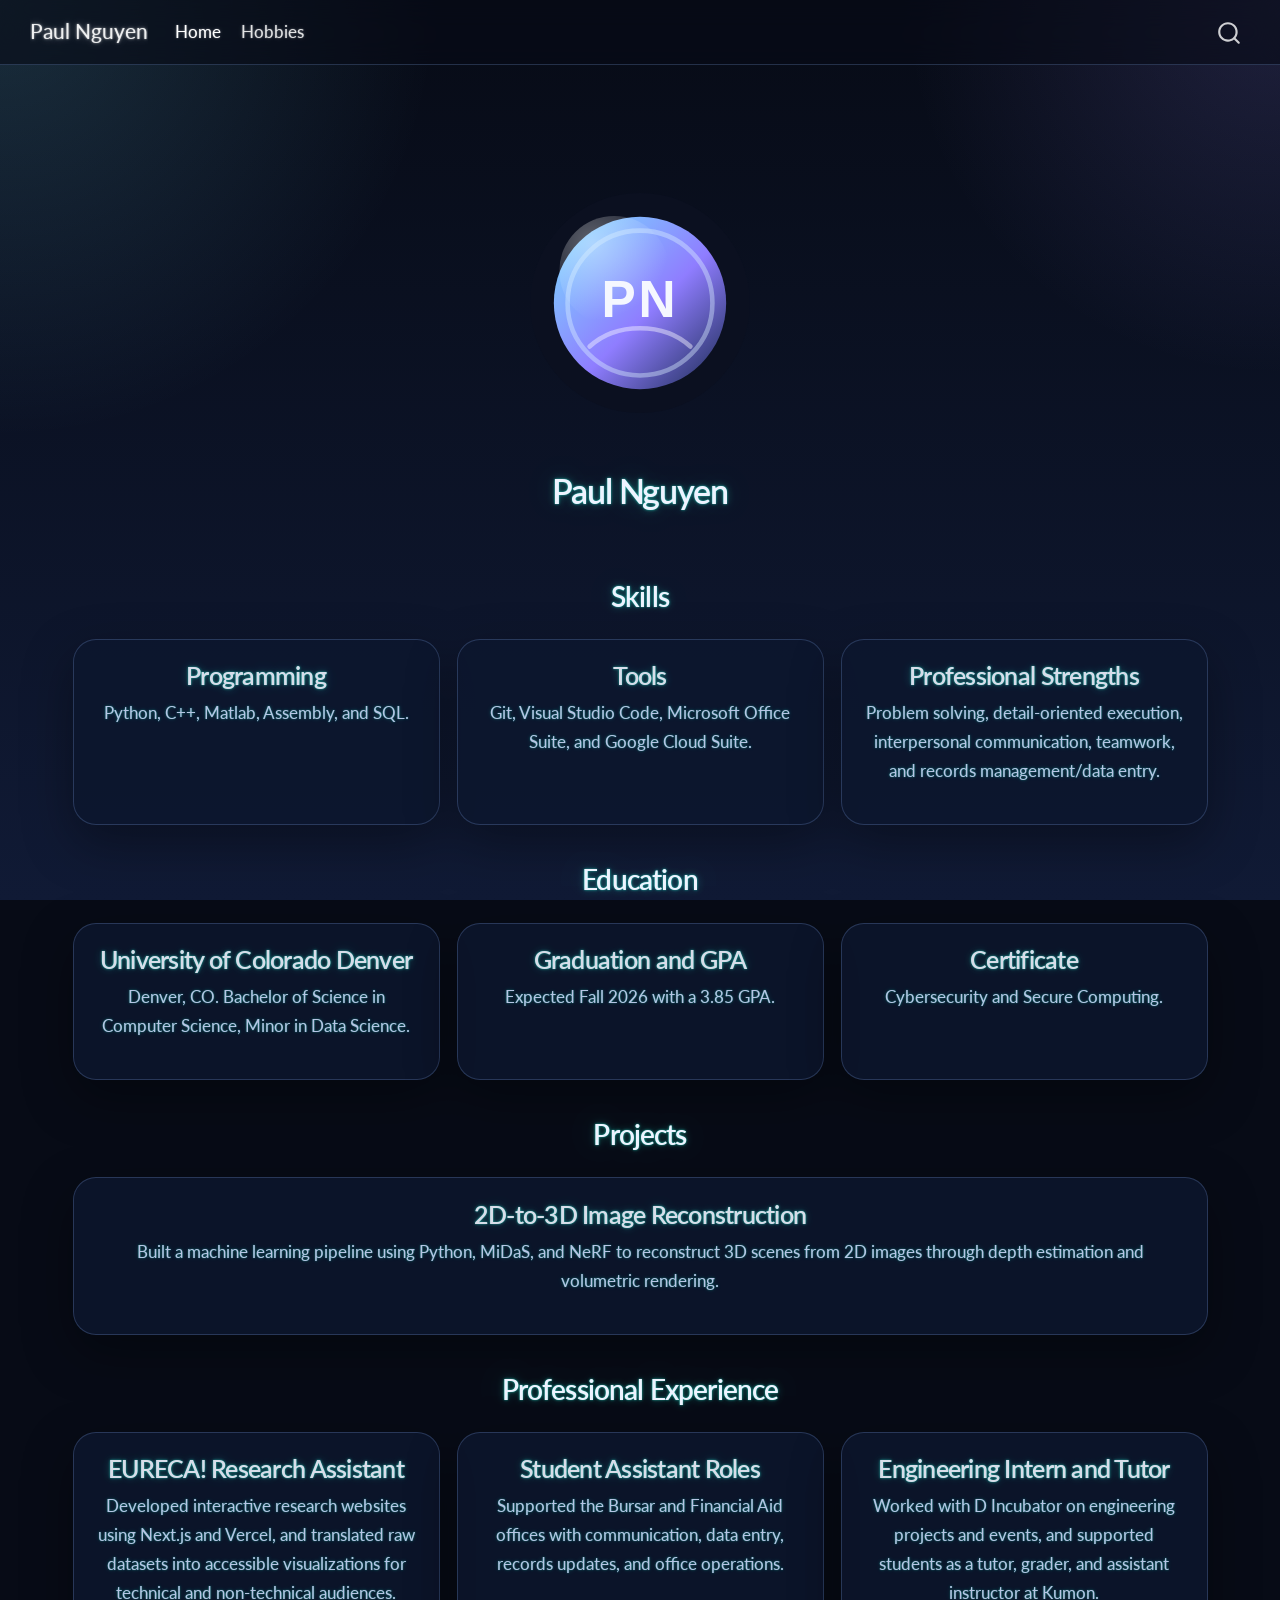
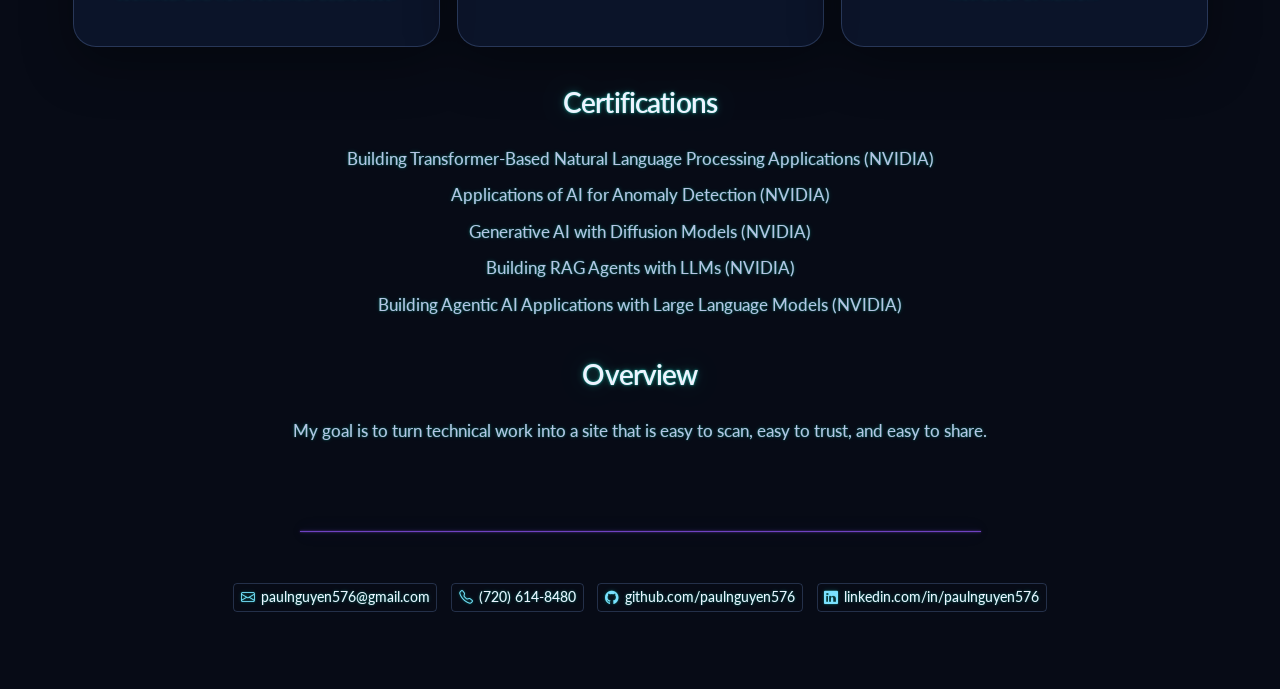
==== commit fb0bc0fb: "updated more info:" ====
--- a/docs/index.html
+++ b/docs/index.html
@@ -166,8 +166,8 @@
 <section id="professional-experience" class="level2">
 <h2 data-anchor-id="professional-experience">Professional Experience</h2>
 <div class="card-grid">
-<section id="eur113ca-research-assistant" class="level3 info-card">
-<h3 data-anchor-id="eur113ca-research-assistant">EUR113CA! Research Assistant</h3>
+<section id="eureca-research-assistant" class="level3 info-card">
+<h3 data-anchor-id="eureca-research-assistant">EURECA! Research Assistant</h3>
 <p>Developed interactive research websites using Next.js and Vercel, and translated raw datasets into accessible visualizations for technical and non-technical audiences.</p>
 </section>
 <section id="student-assistant-roles" class="level3 info-card">
@@ -182,18 +182,17 @@
 </section>
 <section id="certifications" class="level2">
 <h2 data-anchor-id="certifications">Certifications</h2>
-<ul>
-<li>Building Transformer-Based Natural Language Processing Applications (NVIDIA)</li>
-<li>Applications of AI for Anomaly Detection (NVIDIA)</li>
-<li>Generative AI with Diffusion Models (NVIDIA)</li>
-<li>Building RAG Agents with LLMs (NVIDIA)</li>
-<li>Building Agentic AI Applications with Large Language Models (NVIDIA)</li>
-</ul>
+<div class="cert-list">
+<p>Building Transformer-Based Natural Language Processing Applications (NVIDIA)</p>
+<p>Applications of AI for Anomaly Detection (NVIDIA)</p>
+<p>Generative AI with Diffusion Models (NVIDIA)</p>
+<p>Building RAG Agents with LLMs (NVIDIA)</p>
+<p>Building Agentic AI Applications with Large Language Models (NVIDIA)</p>
+</div>
 </section>
 <section id="overview" class="level2">
 <h2 data-anchor-id="overview">Overview</h2>
 <p>My goal is to turn technical work into a site that is easy to scan, easy to trust, and easy to share.</p>
-<p>This homepage is built with Quarto and uses a separate hobbies page to keep the site compact and professional.</p>
 
 
 </section>
--- a/docs/styles.css
+++ b/docs/styles.css
@@ -11,12 +11,27 @@
   --site-shadow: 0 18px 50px rgba(0, 0, 0, 0.34);
 }
 
+html,
+body {
+  min-height: 100%;
+  background-color: var(--site-bg);
+}
+
 body {
   background:
     radial-gradient(circle at top left, rgba(122, 225, 255, 0.16), transparent 28%),
     radial-gradient(circle at top right, rgba(155, 140, 255, 0.16), transparent 24%),
     linear-gradient(180deg, var(--site-bg) 0%, var(--site-bg-2) 100%);
+  background-repeat: no-repeat;
+  background-attachment: fixed;
+  background-size: cover;
   color: var(--site-text);
+}
+
+.quarto-container,
+#quarto-content,
+main.content {
+  background: transparent;
 }
 
 .navbar, .quarto-title-banner {
@@ -148,6 +163,14 @@
   line-height: 1.7;
 }
 
+.cert-list {
+  text-align: center;
+}
+
+.cert-list p {
+  margin: 0.45rem 0;
+}
+
 @media (max-width: 720px) {
   .media-panel {
     grid-template-columns: 1fr;
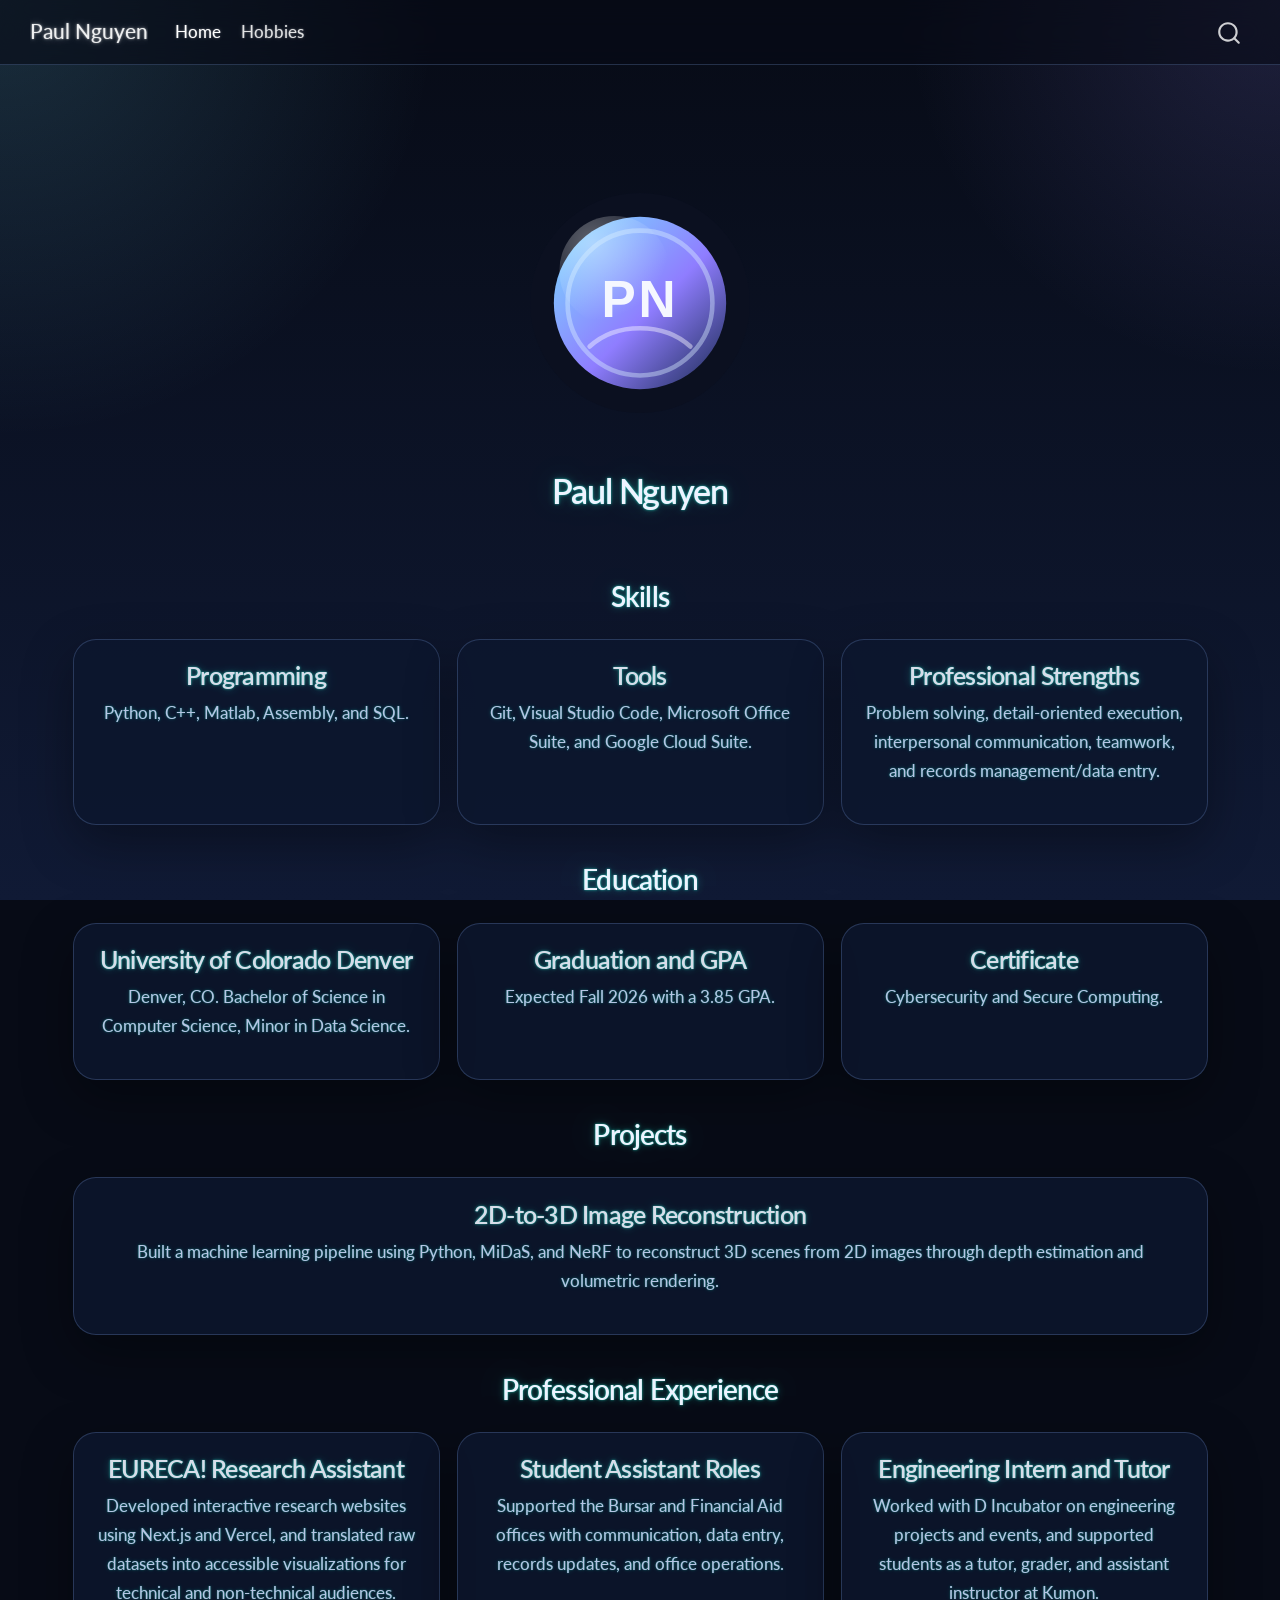
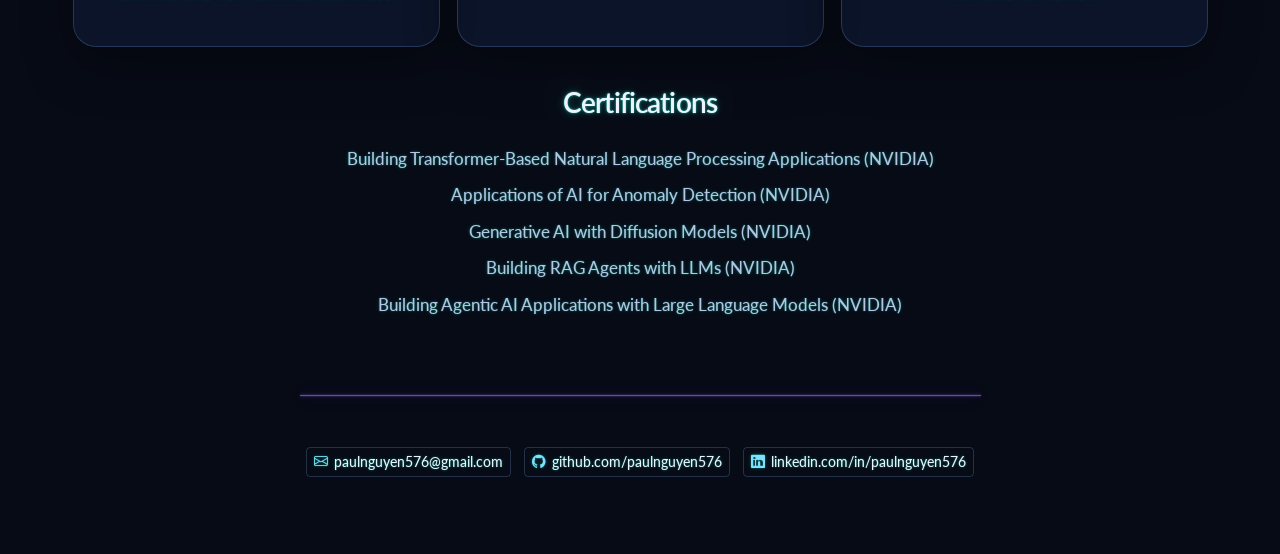
==== commit 473b777d: "removed info" ====
--- a/docs/index.html
+++ b/docs/index.html
@@ -189,10 +189,6 @@
 <p>Building RAG Agents with LLMs (NVIDIA)</p>
 <p>Building Agentic AI Applications with Large Language Models (NVIDIA)</p>
 </div>
-</section>
-<section id="overview" class="level2">
-<h2 data-anchor-id="overview">Overview</h2>
-<p>My goal is to turn technical work into a site that is easy to scan, easy to trust, and easy to share.</p>
 
 
 </section>
@@ -202,10 +198,6 @@
   <a href="mailto:paulnguyen576@gmail.com" class="about-link" rel="" target="">
     <i class="bi bi-envelope"></i>
      <span class="about-link-text">paulnguyen576@gmail.com</span>
-  </a>
-  <a href="tel:+17206148480" class="about-link" rel="" target="">
-    <i class="bi bi-telephone"></i>
-     <span class="about-link-text">(720) 614-8480</span>
   </a>
   <a href="https://github.com/paulnguyen576" class="about-link" rel="" target="">
     <i class="bi bi-github"></i>
